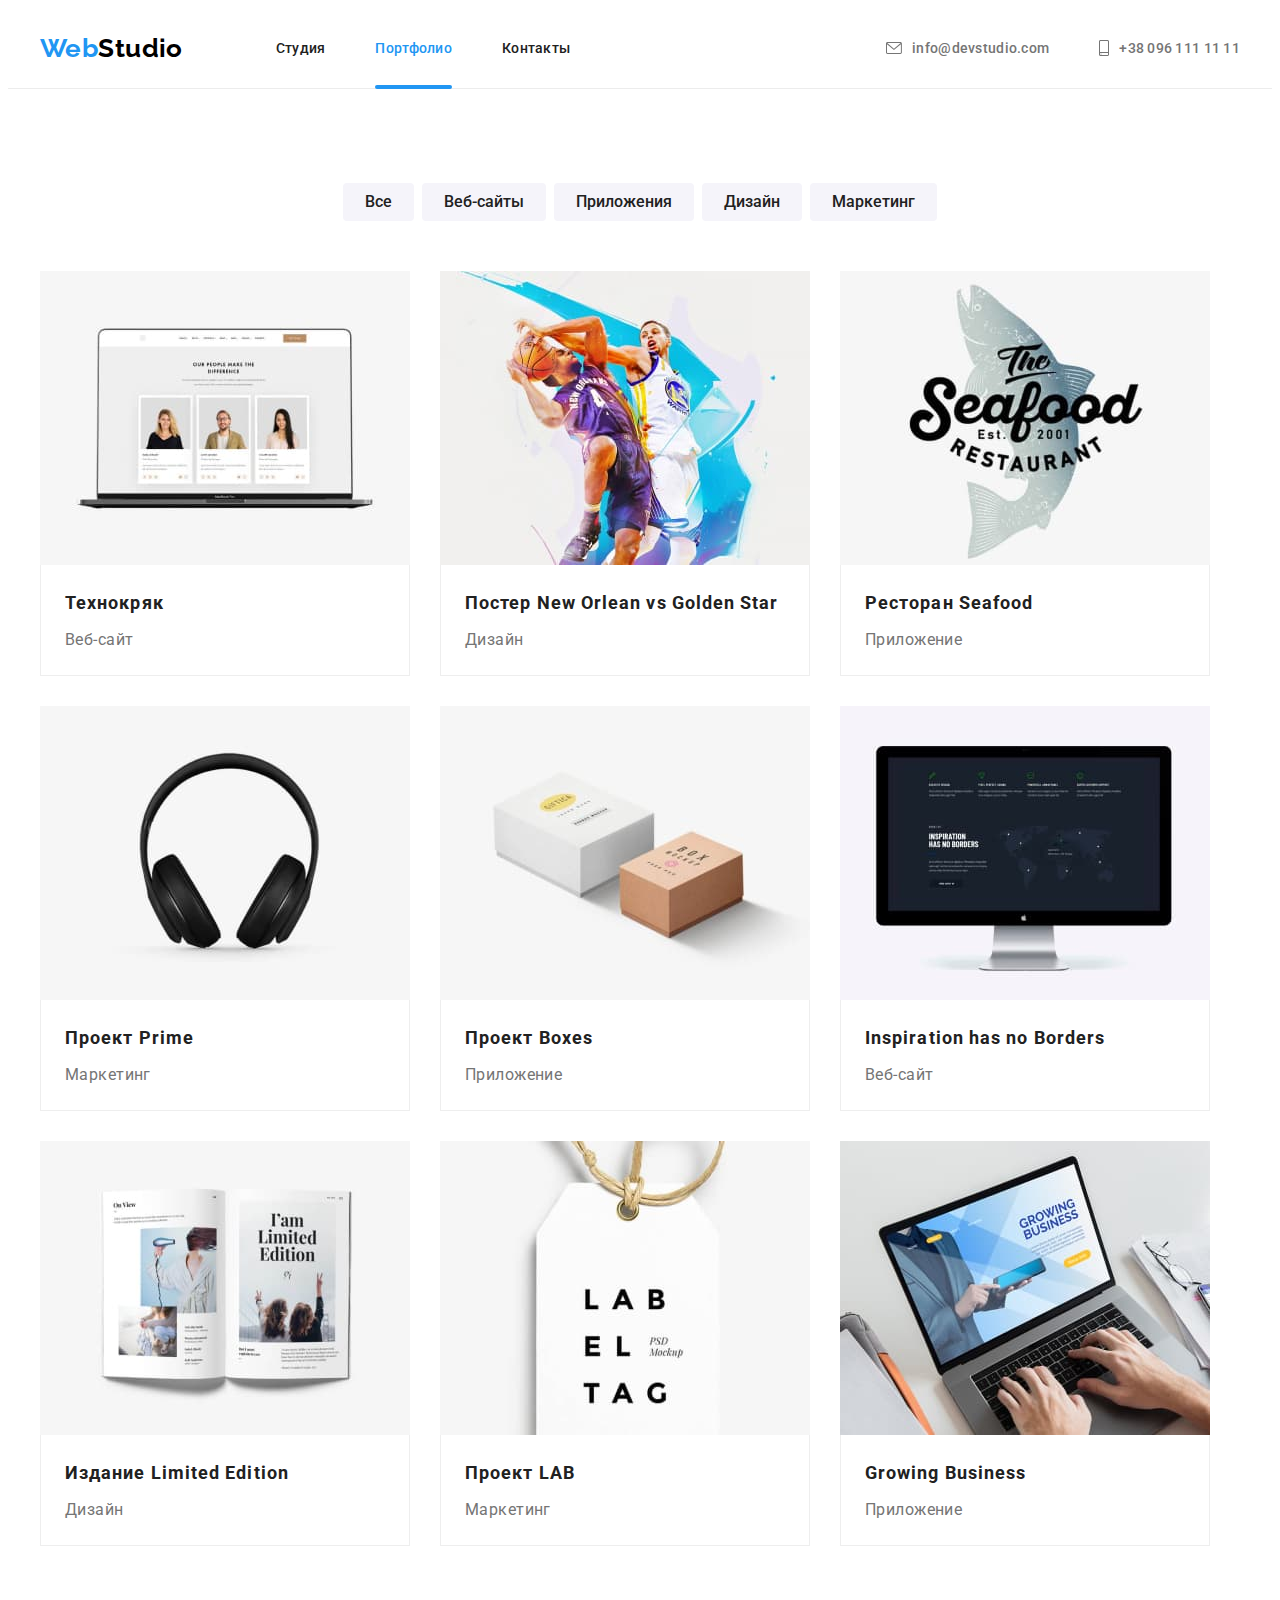
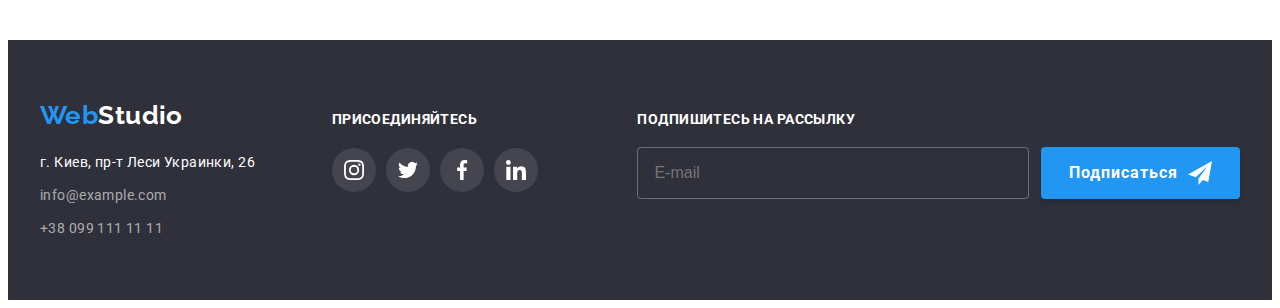
==== portfolio.html @ 930507cc "Добавляет страницы Студия и портфолио" ====
<!DOCTYPE html>
<html lang="ru">
  <head>
    <meta charset="UTF-8" />
    <meta name="viewport" content="width=device-width, initial-scale=1.0" />
    <title>Портфолио</title>
    <link rel="preconnect" href="https://fonts.gstatic.com" />
    <link
      href="https://fonts.googleapis.com/css2?family=Raleway&family=Roboto:wght@400;500;700;900&display=swap"
      rel="stylesheet"
    />
    <link
      rel="stylesheet"
      href="https://cdnjs.cloudflare.com/ajax/libs/modern-normalize/1.0.0/modern-normalize.min.css"
      integrity="sha512-ISS7cAi1PEhQ8jnbJpJZMd29NlhNj4AWYyLOSp2CE/CsHxTCu+r+t0D2yoJudVrd0/8fTVPUVDzY5Tvli75u/g=="
      crossorigin="anonymous"
    />
    <link rel="stylesheet" href="./css/style.css" />
  </head>

  <body>
    <header class="page-header">
      <div class="container page-cont">
        <!-- Блок навигации -->
        <nav class="page-nav">
          <a href="./index.html" class="logo"
            ><span class="half-logo">Web</span>Studio</a
          >

          <ul class="site-nav list">
            <li class="item"><a href="./index.html" class="link">Студия</a></li>
            <li class="item">
              <a href="" class="link current">Портфолио</a>
            </li>
            <li class="item"><a href="" class="link">Контакты</a></li>
          </ul>
        </nav>

        <ul class="adr-nav list">
          <li class="item">
            <a href="mailto:info@devstudio.com" class="link">
              <svg class="icon-adr" width="16" height="12">
                <use href="./images/icons.svg#icon-envelope"></use>
              </svg>
              info@devstudio.com</a
            >
          </li>

          <li class="item">
            <a href="tel:+380961111111" class="link">
              <svg class="icon-adr" width="10" height="16">
                <use href="./images/icons.svg#icon-smartphone"></use>
              </svg>
              +38 096 111 11 11</a
            >
          </li>
        </ul>
      </div>
    </header>

    <!-- Контейнер основного контента -->
    <main>
      <section class="card-section">
        <div class="container">
          <h1 class="visually-hidden">Примеры работ</h1>

          <!-- Блок кнопок -->
          <ul class="radio-btn list">
            <li class="item"><button type="button" class="btn">Все</button></li>
            <li class="item">
              <button type="button" class="btn">Веб-сайты</button>
            </li>
            <li class="item">
              <button type="button" class="btn">Приложения</button>
            </li>
            <li class="item">
              <button type="button" class="btn">Дизайн</button>
            </li>
            <li class="item">
              <button type="button" class="btn">Маркетинг</button>
            </li>
          </ul>

          <!-- Блок карточек -->
          <ul class="card-set list">
            <li class="item">
              <a href="" class="card">
                <div class="card-thumb">
                  <img
                    src="./images/portfolio/page2-1.jpg"
                    alt="Ноутбук"
                    width="370"
                    height="294"
                  />

                  <div class="card-overley">
                    <p class="card-paragraph">
                      Технокряк это современная площадка распространения
                      коронавируса. Компании используют эту платформу для
                      цифрового шпионажа и атак на защищённые сервера
                      конкурентов.
                    </p>
                  </div>
                </div>

                <div class="card-cont">
                  <h2 class="title">Технокряк</h2>
                  <p class="paragraph">Веб-сайт</p>
                </div>
              </a>
            </li>

            <li class="item">
              <a href="" class="card">
                <div class="card-thumb">
                  <img
                    src="./images/portfolio/page2-2.jpg"
                    alt="Два баскетболиста"
                    width="370"
                    height="294"
                  />

                  <div class="card-overley">
                    <p class="card-paragraph">
                      Технокряк это современная площадка распространения
                      коронавируса. Компании используют эту платформу для
                      цифрового шпионажа и атак на защищённые сервера
                      конкурентов.
                    </p>
                  </div>
                </div>

                <div class="card-cont">
                  <h2 class="title">Постер New Orlean vs Golden Star</h2>
                  <p class="paragraph">Дизайн</p>
                </div>
              </a>
            </li>

            <li class="item">
              <a href="" class="card">
                <div class="card-thumb">
                  <img
                    src="./images/portfolio/page2-3.jpg"
                    alt="Логотип ресторана Seafood"
                    width="370"
                    height="294"
                  />

                  <div class="card-overley">
                    <p class="card-paragraph">
                      Технокряк это современная площадка распространения
                      коронавируса. Компании используют эту платформу для
                      цифрового шпионажа и атак на защищённые сервера
                      конкурентов.
                    </p>
                  </div>
                </div>

                <div class="card-cont">
                  <h2 class="title">Ресторан Seafood</h2>
                  <p class="paragraph">Приложение</p>
                </div>
              </a>
            </li>

            <li class="item">
              <a href="" class="card">
                <div class="card-thumb">
                  <img
                    src="./images/portfolio/page2-4.jpg"
                    alt="Наушники"
                    width="370"
                    height="294"
                  />

                  <div class="card-overley">
                    <p class="card-paragraph">
                      Технокряк это современная площадка распространения
                      коронавируса. Компании используют эту платформу для
                      цифрового шпионажа и атак на защищённые сервера
                      конкурентов.
                    </p>
                  </div>
                </div>

                <div class="card-cont">
                  <h2 class="title">Проект Prime</h2>
                  <p class="paragraph">Маркетинг</p>
                </div>
              </a>
            </li>

            <li class="item">
              <a href="" class="card">
                <div class="card-thumb">
                  <img
                    src="./images/portfolio/page2-5.jpg"
                    alt="Две коробки"
                    width="370"
                    height="294"
                  />

                  <div class="card-overley">
                    <p class="card-paragraph">
                      Технокряк это современная площадка распространения
                      коронавируса. Компании используют эту платформу для
                      цифрового шпионажа и атак на защищённые сервера
                      конкурентов.
                    </p>
                  </div>
                </div>

                <div class="card-cont">
                  <h2 class="title">Проект Boxes</h2>
                  <p class="paragraph">Приложение</p>
                </div>
              </a>
            </li>

            <li class="item">
              <a href="" class="card">
                <div class="card-thumb">
                  <img
                    src="./images/portfolio/page2-6.jpg"
                    alt="Монитор"
                    width="370"
                    height="294"
                  />

                  <div class="card-overley">
                    <p class="card-paragraph">
                      Технокряк это современная площадка распространения
                      коронавируса. Компании используют эту платформу для
                      цифрового шпионажа и атак на защищённые сервера
                      конкурентов.
                    </p>
                  </div>
                </div>

                <div class="card-cont">
                  <h2 class="title">Inspiration has no Borders</h2>
                  <p class="paragraph">Веб-сайт</p>
                </div>
              </a>
            </li>

            <li class="item">
              <a href="" class="card">
                <div class="card-thumb">
                  <img
                    src="./images/portfolio/page2-7.jpg"
                    alt="Открытая книга"
                    width="370"
                    height="294"
                  />

                  <div class="card-overley">
                    <p class="card-paragraph">
                      Технокряк это современная площадка распространения
                      коронавируса. Компании используют эту платформу для
                      цифрового шпионажа и атак на защищённые сервера
                      конкурентов.
                    </p>
                  </div>
                </div>

                <div class="card-cont">
                  <h2 class="title">Издание Limited Edition</h2>
                  <p class="paragraph">Дизайн</p>
                </div>
              </a>
            </li>

            <li class="item">
              <a href="" class="card">
                <div class="card-thumb">
                  <img
                    src="./images/portfolio/page2-8.jpg"
                    alt="Лейбл"
                    width="370"
                    height="294"
                  />

                  <div class="card-overley">
                    <p class="card-paragraph">
                      Технокряк это современная площадка распространения
                      коронавируса. Компании используют эту платформу для
                      цифрового шпионажа и атак на защищённые сервера
                      конкурентов.
                    </p>
                  </div>
                </div>

                <div class="card-cont">
                  <h2 class="title">Проект LAB</h2>
                  <p class="paragraph">Маркетинг</p>
                </div>
              </a>
            </li>

            <li class="item">
              <a href="" class="card">
                <div class="card-thumb">
                  <img
                    src="./images/portfolio/page2-9.jpg"
                    alt="Ноутбук"
                    width="370"
                    height="294"
                  />

                  <div class="card-overley">
                    <p class="card-paragraph">
                      Технокряк это современная площадка распространения
                      коронавируса. Компании используют эту платформу для
                      цифрового шпионажа и атак на защищённые сервера
                      конкурентов.
                    </p>
                  </div>
                </div>

                <div class="card-cont">
                  <h2 class="title">Growing Business</h2>
                  <p class="paragraph">Приложение</p>
                </div>
              </a>
            </li>
          </ul>
        </div>
      </section>
    </main>

    <!-- Подвал -->
    <footer class="footer">
      <div class="container foot-address">
        <div>
          <a href="./index.html" class="logo foot"
            ><span class="half-logo">Web</span>Studio</a
          >

          <address class="address">
            <p class="paragraph">г. Киев, пр-т Леси Украинки, 26</p>
            <ul class="list">
              <li class="adr-link">
                <a href="mailto:info@example.com" class="link"
                  >info@example.com</a
                >
              </li>
              <li>
                <a href="tel:+380991111111" class="link">+38 099 111 11 11</a>
              </li>
            </ul>
          </address>
        </div>

        <div class="connect-cont">
          <p class="social-networks">Присоединяйтесь</p>

          <ul class="list icons">
            <li class="item">
              <a href="" class="connect-box">
                <svg width="20" height="20">
                  <use href="./images/icons.svg#icon-instagram"></use>
                </svg>
              </a>
            </li>

            <li class="item">
              <a href="" class="connect-box">
                <svg width="20" height="20">
                  <use href="./images/icons.svg#icon-twitter"></use>
                </svg>
              </a>
            </li>

            <li class="item">
              <a href="" class="connect-box">
                <svg width="20" height="20">
                  <use href="./images/icons.svg#icon-facebook"></use>
                </svg>
              </a>
            </li>

            <li class="item">
              <a href="" class="connect-box">
                <svg width="20" height="20">
                  <use href="./images/icons.svg#icon-linkedin"></use>
                </svg>
              </a>
            </li>
          </ul>
        </div>

        <form class="foot-form">
          <b class="appeal">Подпишитесь на рассылку</b>
          <div class="foot-box">
            <input
              class="foot-input"
              type="email"
              name="email"
              placeholder="E-mail"
            />
            <button class="foot-btn" type="submit">
              Подписаться
              <svg class="foot-svg" width="24" height="24">
                <use href="./images/icons.svg#icon-send"></use>
              </svg>
            </button>
          </div>
        </form>
      </div>
    </footer>
  </body>
</html>
---- css/style.css ----
:root {
  --primary-text-color: #212121;
  --secondary-text-color: #757575;
  --accent-color: #2196f3;
  --btn-hover-color: #188ce8;
  --white-color: #ffffff;
  --black-color: #000000;
  --secondary-bg-color: #2f303a;
  --button-bg-color: #f5f4fa;
  --address-color: rgba(255, 255, 255, 0.6);
  --footlink-bg-color: rgba(255, 255, 255, 0.1);
  --header-border: #ececec;
  --portfolio-card: #eeeeee;
  --clients-networks-color: #afb1b8;
  --box-team-shadow: 0px 1px 3px rgba(0, 0, 0, 0.12),
    0px 1px 1px rgba(0, 0, 0, 0.14), 0px 2px 1px rgba(0, 0, 0, 0.2);
  --btn-shadow: 0px 3px 1px rgba(0, 0, 0, 0.1), 0px 1px 2px rgba(0, 0, 0, 0.08),
    0px 2px 2px rgba(0, 0, 0, 0.12);
  --card-shadow: 0px 1px 1px rgba(0, 0, 0, 0.12),
    0px 4px 4px rgba(0, 0, 0, 0.06), 1px 4px 6px rgba(0, 0, 0, 0.16);
  --hero-gradient: rgba(47, 48, 58, 0.4);
}

body {
  background-color: var(--white-color);
  color: var(--primary-text-color);
  font-family: Roboto, sans-serif;
  font-size: 14px;
  letter-spacing: 0.03em;
}

a {
  text-decoration: none;
}

img {
  display: block;
  max-width: 100%;
  height: auto;
}

.list {
  margin: 0;
  padding: 0;
  list-style: none;
}

.visually-hidden {
  position: absolute;
  width: 1px;
  height: 1px;
  margin: -1px;
  border: 0;
  padding: 0;

  white-space: nowrap;
  clip-path: inset(100%);
  clip: rect(0 0 0 0);
  overflow: hidden;
}

.container {
  width: 1200px;
  margin-left: auto;
  margin-right: auto;
  padding-left: 15px;
  padding-right: 15px;
  /* outline: 2px solid red; */
}

/* Хедер */
.page-header {
  display: flex;
  align-items: center;
  min-height: 80px;
  border-bottom: 1px solid var(--header-border);
  /* background-color: var(--white-color); */
}

.page-cont,
.page-nav {
  display: flex;
  align-items: center;
}

/* Лого */
.logo {
  color: var(--black-color);
  font-family: Raleway, sans-serif;
  font-weight: 700;
  font-size: 26px;
  line-height: 1.19;
}

.half-logo {
  color: var(--accent-color);
}

/* Страницы сайта */
.site-nav {
  display: flex;
  margin-left: 93px;
}

.site-nav > .item + .item {
  margin-left: 50px;
}
/* АЛЬТЕРНАТИВА
.site-nav .item:not(:last-child) {
  margin-right: 50px;
} */

.site-nav .link {
  position: relative;
  padding-top: 32px;
  padding-bottom: 32px;
  color: var(--primary-text-color);
  font-weight: 500;
  line-height: 1.15;
  letter-spacing: 0.02em;

  transition: color 250ms cubic-bezier(0.4, 0, 0.2, 1);
}

.site-nav .link:hover,
.site-nav .link:focus,
.adr-nav .link:hover,
.adr-nav .link:focus,
.link.current {
  color: var(--accent-color);
}

.current::after {
  position: absolute;
  bottom: -1px;
  left: 0;
  width: 100%;
  content: '';
  height: 4px;
  background-color: var(--accent-color);
  border-radius: 2px;
}

.adr-nav {
  display: flex;
  margin-left: auto;
}

.adr-nav .item + .item {
  margin-left: 50px;
}

.adr-nav .link {
  display: flex;
  align-items: center;
  padding-top: 32px;
  padding-bottom: 32px;

  color: var(--secondary-text-color);
  font-weight: 500;
  line-height: 1.15;
  letter-spacing: 0.02em;
  white-space: nowrap;

  transition: color 250ms cubic-bezier(0.4, 0, 0.2, 1);
}

.icon-adr {
  margin-right: 10px;
  fill: currentColor;
}

/* Герой */
.hero-section {
  max-width: 1600px;
  height: 600px;
  margin-left: auto;
  margin-right: auto;
  padding-top: 200px;
  padding-bottom: 200px;
  text-align: center;

  background-image: linear-gradient(var(--hero-gradient), var(--hero-gradient)),
    url(../images/hero.jpg);
  background-color: var(--secondary-bg-color);
  background-repeat: no-repeat;
  background-position: center;
  background-size: cover;
}

.hero-section .title {
  margin-top: 0;
  margin-bottom: 35px;

  color: var(--white-color);
  font-weight: 900;
  font-size: 44px;
  line-height: 1.36;
  letter-spacing: 0.06em;
  text-transform: uppercase;
}

.hero-btn {
  padding: 10px 32px;
  border: none;
  border-radius: 4px;

  color: var(--white-color);
  background-color: var(--accent-color);
  font-weight: 700;
  font-size: 16px;
  line-height: 1.87;
  letter-spacing: 0.06em;
  cursor: pointer;

  transition: background-color 250ms cubic-bezier(0.4, 0, 0.2, 1);
}

.hero-btn:hover {
  background-color: var(--btn-hover-color);
}

/* Наши возможности */
.can-section {
  padding-top: 94px;
  padding-bottom: 94px;
}

.can {
  display: flex;
}

.can .item {
  width: 270px;
}

.can .item + .item {
  margin-left: 30px;
}

.can-box {
  display: flex;
  justify-content: center;
  align-items: center;
  width: 270px;
  height: 120px;
  margin-bottom: 30px;
  background-color: var(--button-bg-color);
}

.can-section .title {
  margin-top: 0;
  margin-bottom: 10px;

  font-weight: 700;
  line-height: 1.15;
  text-transform: uppercase;
}

.can-section .paragraph {
  margin: 0;

  color: var(--secondary-text-color);
  font-weight: 400;
  line-height: 1.71;
}

/* Чем мы занимаемся */
.work-section {
  padding-bottom: 94px;
}

.work {
  display: flex;
  justify-content: space-between;
}

.work .item + .item {
  margin-left: 30px;
}

.work-section .title,
.team-section .title,
.clients-section .title {
  margin-top: 0;
  margin-bottom: 50px;

  font-weight: 700;
  font-size: 36px;
  line-height: 1.17;
  text-align: center;
}

.work-thumb {
  position: relative;
}

.work .paragraph {
  position: absolute;
  bottom: 0;
  width: 100%;

  margin: 0;
  padding-top: 27px;
  padding-bottom: 27px;

  color: var(--white-color);
  background-color: rgba(47, 48, 58, 0.8);
  font-weight: 700;
  font-size: 14px;
  line-height: 1.14;
  text-align: center;
  text-transform: uppercase;
}

/* Наша команда */
.team-section {
  padding-top: 94px;
  padding-bottom: 94px;

  background-color: var(--button-bg-color);
}

.team {
  display: flex;
}

.team > .item {
  border-radius: 0px 0px 4px 4px;
  overflow: hidden;
  box-shadow: var(--box-team-shadow);
  background-color: var(--white-color);
}

.team .item + .item {
  margin-left: 30px;
}

.team-cont {
  padding: 30px 32px;
}

.team .title {
  margin-top: 0;
  margin-bottom: 10px;

  font-weight: 500;
  font-size: 16px;
  line-height: 1.19;
  text-align: center;
}

.team .paragraph {
  margin-top: 0;
  margin-bottom: 16px;

  color: var(--secondary-text-color);
  font-weight: 400;
  font-size: 16px;
  line-height: 1.19;
  text-align: center;
}

.icons {
  display: flex;
  justify-content: center;
}

.icons .item + .item {
  margin-left: 10px;
}

.team-box,
.connect-box {
  display: flex;
  justify-content: center;
  align-items: center;
  width: 44px;
  height: 44px;
  border-radius: 50%;
}

.team-box {
  background-color: var(--white-color);
  fill: var(--clients-networks-color);

  transition: background-color 250ms cubic-bezier(0.4, 0, 0.2, 1),
    fill 250ms cubic-bezier(0.4, 0, 0.2, 1);
}

.team-box:hover,
.team-box:focus {
  background-color: var(--accent-color);
  fill: var(--white-color);
}

/* Секция "Постоянные клиенты" */
.clients-section {
  padding-top: 94px;
  padding-bottom: 94px;
}

.client {
  display: flex;
  justify-content: center;
}

.client .item + .item {
  margin-left: 30px;
}

.client-box {
  display: flex;
  justify-content: center;
  align-items: center;
  width: 170px;
  height: 90px;
  border: 1px solid var(--clients-networks-color);
  border-radius: 4px;
  fill: var(--clients-networks-color);

  transition: border-color 250ms cubic-bezier(0.4, 0, 0.2, 1),
    fill 250ms cubic-bezier(0.4, 0, 0.2, 1);
}

.client-box:hover,
.client-box:focus {
  border-color: var(--accent-color);
  fill: var(--accent-color);
}

/* Подвал */
.footer {
  padding-top: 60px;
  padding-bottom: 60px;

  background-color: var(--secondary-bg-color);
}

.logo.foot {
  display: inline-block;
  margin-bottom: 20px;

  color: var(--white-color);
}

.address {
  color: var(--white-color);
  font-style: normal;
  font-weight: 400;
  line-height: 1.71;
}

.address .paragraph {
  margin-top: 0px;
  margin-bottom: 9px;
}

.address .link {
  color: var(--address-color);

  transition: color 250ms cubic-bezier(0.4, 0, 0.2, 1);
}

.adr-link {
  margin-bottom: 9px;
}

.address .link:hover,
.address .link:focus {
  color: var(--accent-color);
}

.foot-address {
  display: flex;
  align-items: baseline;
  justify-content: space-between;
}

.connect-cont {
  margin-left: 70px;
}

.social-networks {
  margin-top: 0;
  margin-bottom: 20px;

  color: var(--white-color);
  font-weight: 700;
  font-size: 14px;
  line-height: 1.14;
  text-transform: uppercase;
}

.connect-box {
  background-color: var(--footlink-bg-color);
  fill: var(--white-color);

  transition: background-color 250ms cubic-bezier(0.4, 0, 0.2, 1);
}

.connect-box:hover,
.connect-box:focus {
  background-color: var(--accent-color);
}

.foot-form {
  margin-left: 93px;
}

.appeal {
  color: var(--white-color);
  font-weight: 700;
  font-size: 14px;
  line-height: 1.17;
  text-transform: uppercase;
}

.foot-box {
  display: flex;
  margin-top: 20px;
}

.foot-input {
  display: block;
  width: 358px;
  padding: 15px 16px;
  border: 1px solid rgba(255, 255, 255, 0.3);
  border-radius: 4px;

  background-color: transparent;
  color: var(--white-color);
  font-weight: 400;
  font-size: 16px;
  line-height: 1.25;
}

.foot-btn {
  display: flex;
  margin-left: 12px;

  align-items: center;
  padding: 10px 28px;
  border: none;
  border-radius: 4px;

  box-shadow: 0px 4px 4px rgba(0, 0, 0, 0.15);
  color: var(--white-color);
  background-color: var(--accent-color);
  font-family: inherit;
  font-weight: 700;
  font-size: 16px;
  line-height: 1.87;
  letter-spacing: 0.06em;
  cursor: pointer;

  transition: background-color 250ms cubic-bezier(0.4, 0, 0.2, 1);
}

.foot-btn:hover {
  background-color: var(--btn-hover-color);
}

.foot-svg {
  margin-left: 10px;
  fill: var(--white-color);
}

/* Страница "Портфолио" */
.card-section {
  padding-top: 94px;
  padding-bottom: 94px;
}

.radio-btn {
  display: flex;
  justify-content: center;
  margin-bottom: 50px;
}

.radio-btn .item + .item {
  margin-left: 8px;
}

.btn {
  padding: 6px 22px;
  border: none;
  border-radius: 4px;

  color: var(--primary-text-color);
  background-color: var(--button-bg-color);
  font-family: inherit;
  font-weight: 500;
  font-size: 16px;
  line-height: 1.62;
  cursor: pointer;

  transition: color 250ms cubic-bezier(0.4, 0, 0.2, 1),
    background-color 250ms cubic-bezier(0.4, 0, 0.2, 1),
    box-shadow 250ms cubic-bezier(0.4, 0, 0.2, 1);
}

.btn:hover,
.btn:focus {
  color: var(--white-color);
  background-color: var(--accent-color);
  box-shadow: var(--btn-shadow);
}

.card-set {
  --card-set-gap: 30px;
  display: flex;
  flex-wrap: wrap;
  margin-left: calc(-1 * var(--card-set-gap));
  margin-top: calc(-1 * var(--card-set-gap));
}

.card-set > .item {
  /* flex-basis: calc(100% / 3 - var(--card-set-gap)); */
  margin-left: var(--card-set-gap);
  margin-top: var(--card-set-gap);

  transition: box-shadow 250ms cubic-bezier(0.4, 0, 0.2, 1);
}

.card {
  display: block;
}

.card:hover,
.card:focus {
  box-shadow: var(--card-shadow);
}

.card-thumb {
  position: relative;
  overflow: hidden;
}

.card-overley {
  position: absolute;
  top: 0;
  left: 0;

  width: 100%;
  height: 100%;
  background-color: rgba(33, 150, 243, 0.9);

  opacity: 0;
  transform: translateY(100%);
  transition: transform 250ms cubic-bezier(0.4, 0, 0.2, 1),
    opacity 250ms cubic-bezier(0.4, 0, 0.2, 1);
}

.card-paragraph {
  margin: 0;
  padding: 63px 24px;

  color: var(--white-color);
  font-weight: 400;
  font-size: 18px;
  line-height: 1.55;
}

.card:hover .card-overley,
.card:focus .card-overley {
  transform: translateY(0);
  opacity: 1;
}

.card-cont {
  padding: 20px 24px;
  border-right: 1px solid var(--portfolio-card);
  border-left: 1px solid var(--portfolio-card);
  border-bottom: 1px solid var(--portfolio-card);
}

.card-set .title {
  margin-top: 0;
  margin-bottom: 4px;

  color: var(--primary-text-color);
  font-weight: 700;
  font-size: 18px;
  line-height: 2;
  letter-spacing: 0.06em;
}

.card-set .paragraph {
  margin: 0;

  color: var(--secondary-text-color);
  font-weight: 400;
  font-size: 16px;
  line-height: 1.87;
}

.backdrop {
  position: fixed;
  top: 0;
  left: 0%;
  width: 100%;
  height: 100%;

  background-color: rgba(0, 0, 0, 0.5);

  visibility: visible;
  opacity: 1;
  transition: opacity 250ms cubic-bezier(0.4, 0, 0.2, 1),
    visibility 250ms cubic-bezier(0.4, 0, 0.2, 1);
}

.backdrop.is-hidden {
  visibility: hidden;
  opacity: 0;
  pointer-events: none;
}

.backdrop.is-hidden .modal {
  transform: translate(-50%, -50%) scale(0.5);
}

.modal {
  position: absolute;
  top: 50%;
  left: 50%;

  padding: 40px;
  min-width: 528px;
  min-height: 581px;

  background-color: var(--white-color);

  transform: translate(-50%, -50%) scale(1);
  transition: transform 250ms cubic-bezier(0.4, 0, 0.2, 1);
}

.close-btn {
  position: absolute;
  top: 8px;
  right: 8px;
  display: block;
  margin: 0;
  padding: 0;
  width: 30px;
  height: 30px;
  border-radius: 50%;
  border: 1px solid rgba(0, 0, 0, 0.1);
  cursor: pointer;

  background-color: var(--white-color);
  fill: var(--black-color);

  transition: fill 250ms cubic-bezier(0.4, 0, 0.2, 1);
}

.close-btn:hover,
.close-btn:focus {
  fill: var(--accent-color);
}

.modal-form {
  width: 448px;
  margin-left: auto;
  margin-right: auto;
}

.modal-form .paragraph {
  margin: 0;
  margin-bottom: 12px;

  color: var(--primary-text-color);
  font-weight: 700;
  font-size: 20px;
  line-height: 1.15;
  text-align: center;
}

.form-field {
  position: relative;
  display: flex;
  flex-direction: column;
  margin-top: 10px;
}

.form-field span {
  margin-bottom: 4px;

  color: var(--secondary-text-color);
  font-weight: 400;
  font-size: 12px;
  line-height: 1.17;
  letter-spacing: 0.01em;
}

.form-field input {
  padding: 11px 42px;
  border: 1px solid rgba(33, 33, 33, 0.2);
  border-radius: 4px;
  transition: border-color 250ms cubic-bezier(0.4, 0, 0.2, 1);
}

.form-svg {
  position: absolute;
  top: 50%;
  left: 12px;
  fill: var(--primary-text-color);
  transition: fill 250ms cubic-bezier(0.4, 0, 0.2, 1);
}

.form-field:hover input,
.form-field:hover textarea {
  cursor: pointer;
}

.form-field:focus-within input,
.form-field:focus-within textarea {
  border-color: var(--accent-color);
  outline: none;
  cursor: text;
}

.form-field:focus-within .form-svg {
  fill: var(--accent-color);
}

textarea {
  resize: none;
  padding: 16px;
  border: 1px solid rgba(33, 33, 33, 0.2);
  border-radius: 4px;
  transition: border-color 250ms cubic-bezier(0.4, 0, 0.2, 1);
}

.form-field textarea::placeholder {
  color: rgba(117, 117, 117, 0.5);
  font-weight: 400;
  font-size: 12px;
  line-height: 14px;
  letter-spacing: 0.01em;
}

.form-policy {
  display: flex;
  align-items: center;
  justify-content: center;
  margin-top: 20px;
  width: 100%;
}

.form-policy span {
  display: flex;
  align-items: center;
  margin-left: 10px;
  color: var(--secondary-text-color);
  font-weight: 400;
  font-size: 14px;
  line-height: 1.71;
  letter-spacing: 0.03em;
}

.checkbox {
  position: absolute;
  width: 1px;
  height: 1px;
  margin: -1px;
  border: 0;
  padding: 0;

  white-space: nowrap;
  clip-path: inset(100%);
  clip: rect(0 0 0 0);
  overflow: hidden;
}

.form-policy span::before {
  content: '';
  display: block;
  margin-right: 10px;
  width: 16px;
  height: 15px;
  border: 2px solid var(--primary-text-color);
  border-radius: 2px;
}

.checkbox:checked + span::before {
  border-color: var(--accent-color);
  background-color: var(--accent-color);
  background-image: url(../images/icon-check.svg);
  background-size: contain;
  background-origin: border-box;
}

.form-policy a {
  color: var(--accent-color);
  font-weight: 400;
  font-size: 14px;
  line-height: 1.71;
  letter-spacing: 0.03em;
  text-decoration: underline;
}

.modal-btn {
  display: block;
  margin-top: 30px;
  margin-left: auto;
  margin-right: auto;
  padding: 10px 55px;
  border: none;
  border-radius: 4px;

  box-shadow: 0px 4px 4px rgba(0, 0, 0, 0.15);
  color: var(--white-color);
  background-color: var(--accent-color);
  font-family: inherit;
  font-weight: 700;
  font-size: 16px;
  line-height: 1.87;
  letter-spacing: 0.06em;
  cursor: pointer;

  transition: background-color 250ms cubic-bezier(0.4, 0, 0.2, 1);
}

.modal-btn:hover {
  background-color: var(--btn-hover-color);
}
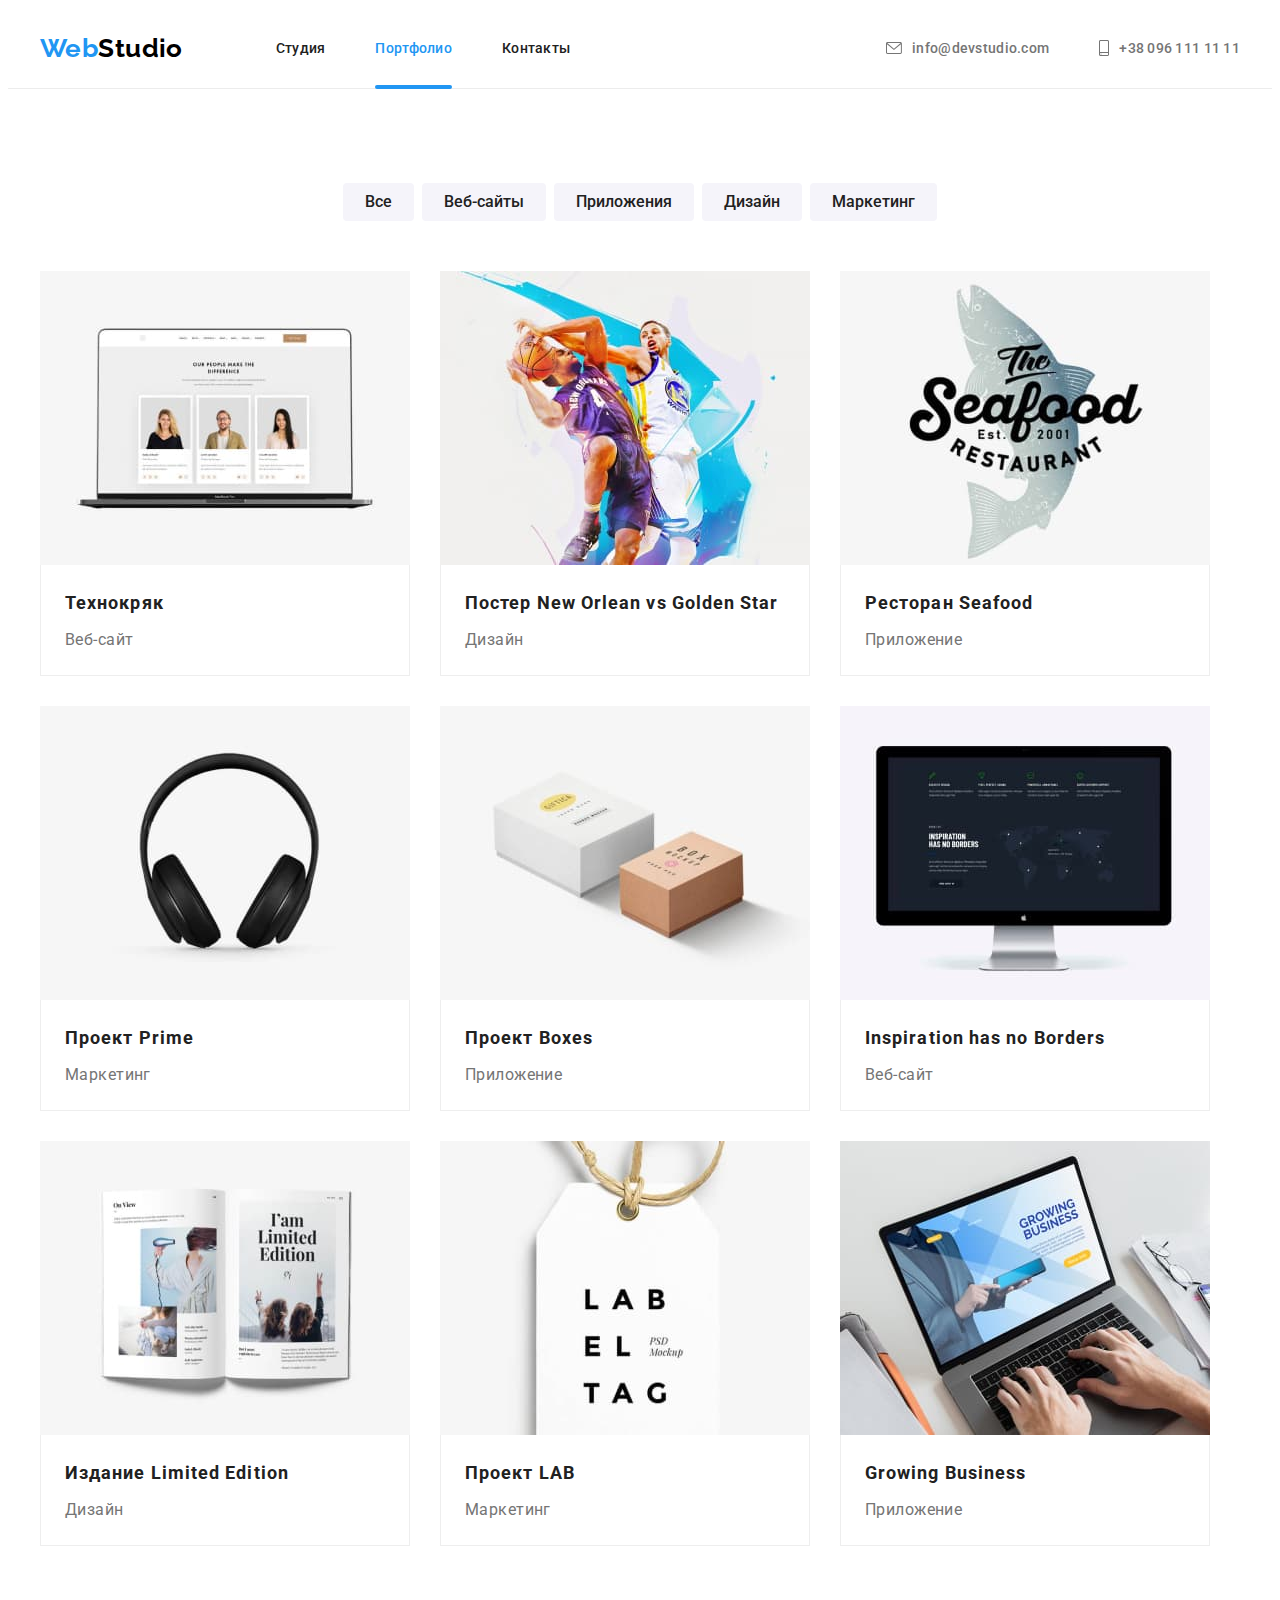
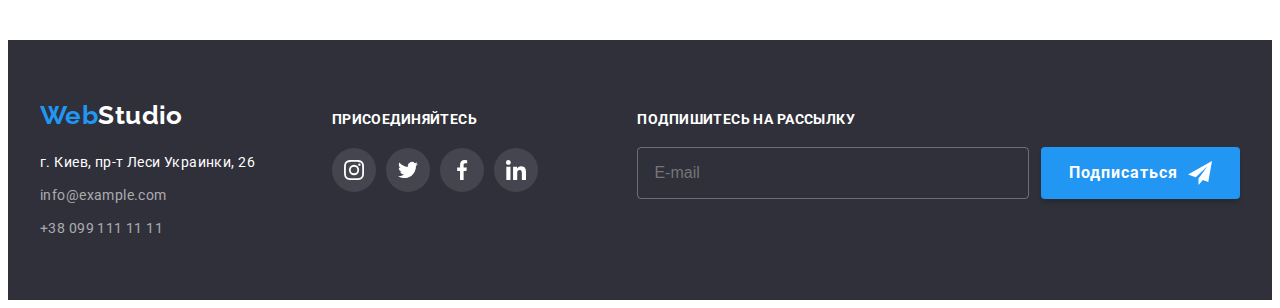
==== commit ebc8cc7e: "Применяет SASS" ====
--- a/portfolio.html
+++ b/portfolio.html
@@ -15,40 +15,46 @@
       integrity="sha512-ISS7cAi1PEhQ8jnbJpJZMd29NlhNj4AWYyLOSp2CE/CsHxTCu+r+t0D2yoJudVrd0/8fTVPUVDzY5Tvli75u/g=="
       crossorigin="anonymous"
     />
-    <link rel="stylesheet" href="./css/style.css" />
+    <link rel="stylesheet" href="./css/main.min.css" />
   </head>
 
   <body>
     <header class="page-header">
-      <div class="container page-cont">
+      <div class="container page-header__cont">
         <!-- Блок навигации -->
-        <nav class="page-nav">
+        <nav class="page-header__nav">
           <a href="./index.html" class="logo"
-            ><span class="half-logo">Web</span>Studio</a
+            ><span class="logo--accent">Web</span>Studio</a
           >
 
-          <ul class="site-nav list">
-            <li class="item"><a href="./index.html" class="link">Студия</a></li>
-            <li class="item">
-              <a href="" class="link current">Портфолио</a>
-            </li>
-            <li class="item"><a href="" class="link">Контакты</a></li>
+          <ul class="site-nav">
+            <li class="site-nav__item">
+              <a href="./index.html" class="site-nav__link">Студия</a>
+            </li>
+            <li class="site-nav__item">
+              <a href="" class="site-nav__link site-nav__link--current"
+                >Портфолио</a
+              >
+            </li>
+            <li class="site-nav__item">
+              <a href="" class="site-nav__link">Контакты</a>
+            </li>
           </ul>
         </nav>
 
-        <ul class="adr-nav list">
-          <li class="item">
-            <a href="mailto:info@devstudio.com" class="link">
-              <svg class="icon-adr" width="16" height="12">
+        <ul class="adr-nav">
+          <li class="adr-nav__item">
+            <a href="mailto:info@devstudio.com" class="adr-nav__link">
+              <svg class="adr-nav__icon" width="16" height="12">
                 <use href="./images/icons.svg#icon-envelope"></use>
               </svg>
               info@devstudio.com</a
             >
           </li>
 
-          <li class="item">
-            <a href="tel:+380961111111" class="link">
-              <svg class="icon-adr" width="10" height="16">
+          <li class="adr-nav__item">
+            <a href="tel:+380961111111" class="adr-nav__link">
+              <svg class="adr-nav__icon" width="10" height="16">
                 <use href="./images/icons.svg#icon-smartphone"></use>
               </svg>
               +38 096 111 11 11</a
@@ -65,27 +71,55 @@
           <h1 class="visually-hidden">Примеры работ</h1>
 
           <!-- Блок кнопок -->
-          <ul class="radio-btn list">
-            <li class="item"><button type="button" class="btn">Все</button></li>
-            <li class="item">
-              <button type="button" class="btn">Веб-сайты</button>
-            </li>
-            <li class="item">
-              <button type="button" class="btn">Приложения</button>
-            </li>
-            <li class="item">
-              <button type="button" class="btn">Дизайн</button>
-            </li>
-            <li class="item">
-              <button type="button" class="btn">Маркетинг</button>
+          <ul class="button-set">
+            <li class="button-set__item">
+              <button class="button-set__btn" type="button" aria-label="All">
+                Все
+              </button>
+            </li>
+
+            <li class="button-set__item">
+              <button
+                class="button-set__btn"
+                type="button"
+                aria-label="Web sites"
+              >
+                Веб-сайты
+              </button>
+            </li>
+
+            <li class="button-set__item">
+              <button
+                class="button-set__btn"
+                type="button"
+                aria-label="Applications"
+              >
+                Приложения
+              </button>
+            </li>
+
+            <li class="button-set__item">
+              <button class="button-set__btn" type="button" aria-label="Design">
+                Дизайн
+              </button>
+            </li>
+
+            <li class="button-set__item">
+              <button
+                class="button-set__btn"
+                type="button"
+                aria-label="Marketing"
+              >
+                Маркетинг
+              </button>
             </li>
           </ul>
 
           <!-- Блок карточек -->
-          <ul class="card-set list">
-            <li class="item">
-              <a href="" class="card">
-                <div class="card-thumb">
+          <ul class="card-set">
+            <li class="card-set__item">
+              <a href="" class="product">
+                <div class="product__thumb">
                   <img
                     src="./images/portfolio/page2-1.jpg"
                     alt="Ноутбук"
@@ -93,26 +127,26 @@
                     height="294"
                   />
 
-                  <div class="card-overley">
-                    <p class="card-paragraph">
-                      Технокряк это современная площадка распространения
-                      коронавируса. Компании используют эту платформу для
-                      цифрового шпионажа и атак на защищённые сервера
-                      конкурентов.
-                    </p>
-                  </div>
-                </div>
-
-                <div class="card-cont">
-                  <h2 class="title">Технокряк</h2>
-                  <p class="paragraph">Веб-сайт</p>
-                </div>
-              </a>
-            </li>
-
-            <li class="item">
-              <a href="" class="card">
-                <div class="card-thumb">
+                  <div class="product__overley">
+                    <p class="product__paragraph">
+                      Технокряк это современная площадка распространения
+                      коронавируса. Компании используют эту платформу для
+                      цифрового шпионажа и атак на защищённые сервера
+                      конкурентов.
+                    </p>
+                  </div>
+                </div>
+
+                <div class="product__cont">
+                  <h2 class="product__name">Технокряк</h2>
+                  <p class="product__description">Веб-сайт</p>
+                </div>
+              </a>
+            </li>
+
+            <li class="card-set__item">
+              <a href="" class="product">
+                <div class="product__thumb">
                   <img
                     src="./images/portfolio/page2-2.jpg"
                     alt="Два баскетболиста"
@@ -120,26 +154,28 @@
                     height="294"
                   />
 
-                  <div class="card-overley">
-                    <p class="card-paragraph">
-                      Технокряк это современная площадка распространения
-                      коронавируса. Компании используют эту платформу для
-                      цифрового шпионажа и атак на защищённые сервера
-                      конкурентов.
-                    </p>
-                  </div>
-                </div>
-
-                <div class="card-cont">
-                  <h2 class="title">Постер New Orlean vs Golden Star</h2>
-                  <p class="paragraph">Дизайн</p>
-                </div>
-              </a>
-            </li>
-
-            <li class="item">
-              <a href="" class="card">
-                <div class="card-thumb">
+                  <div class="product__overley">
+                    <p class="product__paragraph">
+                      Технокряк это современная площадка распространения
+                      коронавируса. Компании используют эту платформу для
+                      цифрового шпионажа и атак на защищённые сервера
+                      конкурентов.
+                    </p>
+                  </div>
+                </div>
+
+                <div class="product__cont">
+                  <h2 class="product__name">
+                    Постер New Orlean vs Golden Star
+                  </h2>
+                  <p class="product__description">Дизайн</p>
+                </div>
+              </a>
+            </li>
+
+            <li class="card-set__item">
+              <a href="" class="product">
+                <div class="product__thumb">
                   <img
                     src="./images/portfolio/page2-3.jpg"
                     alt="Логотип ресторана Seafood"
@@ -147,26 +183,26 @@
                     height="294"
                   />
 
-                  <div class="card-overley">
-                    <p class="card-paragraph">
-                      Технокряк это современная площадка распространения
-                      коронавируса. Компании используют эту платформу для
-                      цифрового шпионажа и атак на защищённые сервера
-                      конкурентов.
-                    </p>
-                  </div>
-                </div>
-
-                <div class="card-cont">
-                  <h2 class="title">Ресторан Seafood</h2>
-                  <p class="paragraph">Приложение</p>
-                </div>
-              </a>
-            </li>
-
-            <li class="item">
-              <a href="" class="card">
-                <div class="card-thumb">
+                  <div class="product__overley">
+                    <p class="product__paragraph">
+                      Технокряк это современная площадка распространения
+                      коронавируса. Компании используют эту платформу для
+                      цифрового шпионажа и атак на защищённые сервера
+                      конкурентов.
+                    </p>
+                  </div>
+                </div>
+
+                <div class="product__cont">
+                  <h2 class="product__name">Ресторан Seafood</h2>
+                  <p class="product__description">Приложение</p>
+                </div>
+              </a>
+            </li>
+
+            <li class="card-set__item">
+              <a href="" class="product">
+                <div class="product__thumb">
                   <img
                     src="./images/portfolio/page2-4.jpg"
                     alt="Наушники"
@@ -174,26 +210,26 @@
                     height="294"
                   />
 
-                  <div class="card-overley">
-                    <p class="card-paragraph">
-                      Технокряк это современная площадка распространения
-                      коронавируса. Компании используют эту платформу для
-                      цифрового шпионажа и атак на защищённые сервера
-                      конкурентов.
-                    </p>
-                  </div>
-                </div>
-
-                <div class="card-cont">
-                  <h2 class="title">Проект Prime</h2>
-                  <p class="paragraph">Маркетинг</p>
-                </div>
-              </a>
-            </li>
-
-            <li class="item">
-              <a href="" class="card">
-                <div class="card-thumb">
+                  <div class="product__overley">
+                    <p class="product__paragraph">
+                      Технокряк это современная площадка распространения
+                      коронавируса. Компании используют эту платформу для
+                      цифрового шпионажа и атак на защищённые сервера
+                      конкурентов.
+                    </p>
+                  </div>
+                </div>
+
+                <div class="product__cont">
+                  <h2 class="product__name">Проект Prime</h2>
+                  <p class="product__description">Маркетинг</p>
+                </div>
+              </a>
+            </li>
+
+            <li class="card-set__item">
+              <a href="" class="product">
+                <div class="product__thumb">
                   <img
                     src="./images/portfolio/page2-5.jpg"
                     alt="Две коробки"
@@ -201,26 +237,26 @@
                     height="294"
                   />
 
-                  <div class="card-overley">
-                    <p class="card-paragraph">
-                      Технокряк это современная площадка распространения
-                      коронавируса. Компании используют эту платформу для
-                      цифрового шпионажа и атак на защищённые сервера
-                      конкурентов.
-                    </p>
-                  </div>
-                </div>
-
-                <div class="card-cont">
-                  <h2 class="title">Проект Boxes</h2>
-                  <p class="paragraph">Приложение</p>
-                </div>
-              </a>
-            </li>
-
-            <li class="item">
-              <a href="" class="card">
-                <div class="card-thumb">
+                  <div class="product__overley">
+                    <p class="product__paragraph">
+                      Технокряк это современная площадка распространения
+                      коронавируса. Компании используют эту платформу для
+                      цифрового шпионажа и атак на защищённые сервера
+                      конкурентов.
+                    </p>
+                  </div>
+                </div>
+
+                <div class="product__cont">
+                  <h2 class="product__name">Проект Boxes</h2>
+                  <p class="product__description">Приложение</p>
+                </div>
+              </a>
+            </li>
+
+            <li class="card-set__item">
+              <a href="" class="product">
+                <div class="product__thumb">
                   <img
                     src="./images/portfolio/page2-6.jpg"
                     alt="Монитор"
@@ -228,26 +264,26 @@
                     height="294"
                   />
 
-                  <div class="card-overley">
-                    <p class="card-paragraph">
-                      Технокряк это современная площадка распространения
-                      коронавируса. Компании используют эту платформу для
-                      цифрового шпионажа и атак на защищённые сервера
-                      конкурентов.
-                    </p>
-                  </div>
-                </div>
-
-                <div class="card-cont">
-                  <h2 class="title">Inspiration has no Borders</h2>
-                  <p class="paragraph">Веб-сайт</p>
-                </div>
-              </a>
-            </li>
-
-            <li class="item">
-              <a href="" class="card">
-                <div class="card-thumb">
+                  <div class="product__overley">
+                    <p class="product__paragraph">
+                      Технокряк это современная площадка распространения
+                      коронавируса. Компании используют эту платформу для
+                      цифрового шпионажа и атак на защищённые сервера
+                      конкурентов.
+                    </p>
+                  </div>
+                </div>
+
+                <div class="product__cont">
+                  <h2 class="product__name">Inspiration has no Borders</h2>
+                  <p class="product__description">Веб-сайт</p>
+                </div>
+              </a>
+            </li>
+
+            <li class="card-set__item">
+              <a href="" class="product">
+                <div class="product__thumb">
                   <img
                     src="./images/portfolio/page2-7.jpg"
                     alt="Открытая книга"
@@ -255,26 +291,26 @@
                     height="294"
                   />
 
-                  <div class="card-overley">
-                    <p class="card-paragraph">
-                      Технокряк это современная площадка распространения
-                      коронавируса. Компании используют эту платформу для
-                      цифрового шпионажа и атак на защищённые сервера
-                      конкурентов.
-                    </p>
-                  </div>
-                </div>
-
-                <div class="card-cont">
-                  <h2 class="title">Издание Limited Edition</h2>
-                  <p class="paragraph">Дизайн</p>
-                </div>
-              </a>
-            </li>
-
-            <li class="item">
-              <a href="" class="card">
-                <div class="card-thumb">
+                  <div class="product__overley">
+                    <p class="product__paragraph">
+                      Технокряк это современная площадка распространения
+                      коронавируса. Компании используют эту платформу для
+                      цифрового шпионажа и атак на защищённые сервера
+                      конкурентов.
+                    </p>
+                  </div>
+                </div>
+
+                <div class="product__cont">
+                  <h2 class="product__name">Издание Limited Edition</h2>
+                  <p class="product__description">Дизайн</p>
+                </div>
+              </a>
+            </li>
+
+            <li class="card-set__item">
+              <a href="" class="product">
+                <div class="product__thumb">
                   <img
                     src="./images/portfolio/page2-8.jpg"
                     alt="Лейбл"
@@ -282,26 +318,26 @@
                     height="294"
                   />
 
-                  <div class="card-overley">
-                    <p class="card-paragraph">
-                      Технокряк это современная площадка распространения
-                      коронавируса. Компании используют эту платформу для
-                      цифрового шпионажа и атак на защищённые сервера
-                      конкурентов.
-                    </p>
-                  </div>
-                </div>
-
-                <div class="card-cont">
-                  <h2 class="title">Проект LAB</h2>
-                  <p class="paragraph">Маркетинг</p>
-                </div>
-              </a>
-            </li>
-
-            <li class="item">
-              <a href="" class="card">
-                <div class="card-thumb">
+                  <div class="product__overley">
+                    <p class="product__paragraph">
+                      Технокряк это современная площадка распространения
+                      коронавируса. Компании используют эту платформу для
+                      цифрового шпионажа и атак на защищённые сервера
+                      конкурентов.
+                    </p>
+                  </div>
+                </div>
+
+                <div class="product__cont">
+                  <h2 class="product__name">Проект LAB</h2>
+                  <p class="product__description">Маркетинг</p>
+                </div>
+              </a>
+            </li>
+
+            <li class="card-set__item">
+              <a href="" class="product">
+                <div class="product__thumb">
                   <img
                     src="./images/portfolio/page2-9.jpg"
                     alt="Ноутбук"
@@ -309,19 +345,19 @@
                     height="294"
                   />
 
-                  <div class="card-overley">
-                    <p class="card-paragraph">
-                      Технокряк это современная площадка распространения
-                      коронавируса. Компании используют эту платформу для
-                      цифрового шпионажа и атак на защищённые сервера
-                      конкурентов.
-                    </p>
-                  </div>
-                </div>
-
-                <div class="card-cont">
-                  <h2 class="title">Growing Business</h2>
-                  <p class="paragraph">Приложение</p>
+                  <div class="product__overley">
+                    <p class="product__paragraph">
+                      Технокряк это современная площадка распространения
+                      коронавируса. Компании используют эту платформу для
+                      цифрового шпионажа и атак на защищённые сервера
+                      конкурентов.
+                    </p>
+                  </div>
+                </div>
+
+                <div class="product__cont">
+                  <h2 class="product__name">Growing Business</h2>
+                  <p class="product__description">Приложение</p>
                 </div>
               </a>
             </li>
@@ -331,58 +367,60 @@
     </main>
 
     <!-- Подвал -->
-    <footer class="footer">
-      <div class="container foot-address">
+    <footer class="page-footer">
+      <div class="container page-footer__adr">
         <div>
-          <a href="./index.html" class="logo foot"
-            ><span class="half-logo">Web</span>Studio</a
+          <a href="./index.html" class="logo page-footer__logo"
+            ><span class="logo--accent">Web</span>Studio</a
           >
 
           <address class="address">
-            <p class="paragraph">г. Киев, пр-т Леси Украинки, 26</p>
-            <ul class="list">
-              <li class="adr-link">
-                <a href="mailto:info@example.com" class="link"
+            <p class="address__paragraph">г. Киев, пр-т Леси Украинки, 26</p>
+            <ul class="address__set">
+              <li class="address__item">
+                <a href="mailto:info@example.com" class="address__link"
                   >info@example.com</a
                 >
               </li>
-              <li>
-                <a href="tel:+380991111111" class="link">+38 099 111 11 11</a>
+              <li class="address__item">
+                <a href="tel:+380991111111" class="address__link"
+                  >+38 099 111 11 11</a
+                >
               </li>
             </ul>
           </address>
         </div>
 
-        <div class="connect-cont">
-          <p class="social-networks">Присоединяйтесь</p>
-
-          <ul class="list icons">
-            <li class="item">
-              <a href="" class="connect-box">
+        <div class="connect">
+          <p class="connect__name">Присоединяйтесь</p>
+
+          <ul class="icons-set">
+            <li class="icons-set__item">
+              <a href="" class="icons-set__connect-link">
                 <svg width="20" height="20">
                   <use href="./images/icons.svg#icon-instagram"></use>
                 </svg>
               </a>
             </li>
 
-            <li class="item">
-              <a href="" class="connect-box">
+            <li class="icons-set__item">
+              <a href="" class="icons-set__connect-link">
                 <svg width="20" height="20">
                   <use href="./images/icons.svg#icon-twitter"></use>
                 </svg>
               </a>
             </li>
 
-            <li class="item">
-              <a href="" class="connect-box">
+            <li class="icons-set__item">
+              <a href="" class="icons-set__connect-link">
                 <svg width="20" height="20">
                   <use href="./images/icons.svg#icon-facebook"></use>
                 </svg>
               </a>
             </li>
 
-            <li class="item">
-              <a href="" class="connect-box">
+            <li class="icons-set__item">
+              <a href="" class="icons-set__connect-link">
                 <svg width="20" height="20">
                   <use href="./images/icons.svg#icon-linkedin"></use>
                 </svg>
@@ -392,17 +430,17 @@
         </div>
 
         <form class="foot-form">
-          <b class="appeal">Подпишитесь на рассылку</b>
-          <div class="foot-box">
+          <b class="foot-form__appeal">Подпишитесь на рассылку</b>
+          <div class="foot-form__box">
             <input
-              class="foot-input"
+              class="foot-form__input"
               type="email"
               name="email"
               placeholder="E-mail"
             />
-            <button class="foot-btn" type="submit">
+            <button class="foot-form__btn" type="submit" aria-label="Subscribe">
               Подписаться
-              <svg class="foot-svg" width="24" height="24">
+              <svg class="foot-form__svg" width="24" height="24">
                 <use href="./images/icons.svg#icon-send"></use>
               </svg>
             </button>
--- a/css/main.min.css
+++ b/css/main.min.css
@@ -0,0 +1,2 @@
+body{background-color:var(--white-color);color:var(--primary-text-color);font-family:Roboto, sans-serif;font-size:14px;letter-spacing:0.03em}a{text-decoration:none}img{display:block;max-width:100%;height:auto}.site-nav,.adr-nav,.can-set,.work-set,.team-set,.icons-set,.client-set,.address__set,.button-set,.card-set{margin:0;padding:0;list-style:none}.visually-hidden{position:absolute;width:1px;height:1px;margin:-1px;border:0;padding:0;white-space:nowrap;-webkit-clip-path:inset(100%);clip-path:inset(100%);clip:rect(0 0 0 0);overflow:hidden}.container{width:1200px;margin-left:auto;margin-right:auto;padding-left:15px;padding-right:15px}.page-header{display:-webkit-box;display:-ms-flexbox;display:flex;-webkit-box-align:center;-ms-flex-align:center;align-items:center;min-height:80px;border-bottom:1px solid #ececec}.page-header__cont,.page-header__nav{display:-webkit-box;display:-ms-flexbox;display:flex;-webkit-box-align:center;-ms-flex-align:center;align-items:center}.logo{color:#000;font-family:Raleway, sans-serif;font-weight:700;font-size:26px;line-height:1.19}.logo--accent{color:#2196f3}.site-nav{display:-webkit-box;display:-ms-flexbox;display:flex;margin-left:93px}.site-nav__item:not(:last-child){margin-right:50px}.site-nav__link{position:relative;padding-top:32px;padding-bottom:32px;color:#212121;font-weight:500;line-height:1.15;letter-spacing:0.02em;-webkit-transition:color 250ms cubic-bezier(0.4, 0, 0.2, 1);transition:color 250ms cubic-bezier(0.4, 0, 0.2, 1)}.site-nav__link:hover,.site-nav__link:focus,.adr-nav__link:hover,.adr-nav__link:focus,.site-nav__link--current{color:#2196f3}.site-nav__link--current::after{position:absolute;bottom:-1px;left:0;width:100%;content:'';height:4px;background-color:#2196f3;border-radius:2px}.adr-nav{display:-webkit-box;display:-ms-flexbox;display:flex;margin-left:auto}.adr-nav__item:not(:last-child){margin-right:50px}.adr-nav__link{display:-webkit-box;display:-ms-flexbox;display:flex;-webkit-box-align:center;-ms-flex-align:center;align-items:center;padding-top:32px;padding-bottom:32px;color:#757575;font-weight:500;line-height:1.15;letter-spacing:0.02em;white-space:nowrap;-webkit-transition:color 250ms cubic-bezier(0.4, 0, 0.2, 1);transition:color 250ms cubic-bezier(0.4, 0, 0.2, 1)}.adr-nav__icon{margin-right:10px;fill:currentColor}.hero{max-width:1600px;height:600px;margin-left:auto;margin-right:auto;padding-top:200px;padding-bottom:200px;text-align:center;background-image:-webkit-gradient(linear, left top, left bottom, from(rgba(47,48,58,0.4)), to(rgba(47,48,58,0.4))),url(../../images/hero.jpg);background-image:linear-gradient(rgba(47,48,58,0.4), rgba(47,48,58,0.4)),url(../../images/hero.jpg);background-color:#2f303a;background-repeat:no-repeat;background-position:center;background-size:cover}.hero__title{margin-top:0;margin-bottom:35px;color:#fff;font-weight:900;font-size:44px;line-height:1.36;letter-spacing:0.06em;text-transform:uppercase}.hero__btn{padding:10px 32px;border:none;border-radius:4px;color:#fff;background-color:#2196f3;font-weight:700;font-size:16px;line-height:1.87;letter-spacing:0.06em;cursor:pointer;-webkit-transition:background-color 250ms cubic-bezier(0.4, 0, 0.2, 1);transition:background-color 250ms cubic-bezier(0.4, 0, 0.2, 1)}.hero__btn:hover{background-color:#188ce8}.can{padding-top:94px;padding-bottom:94px}.can-set{display:-webkit-box;display:-ms-flexbox;display:flex}.can-set__item{width:270px}.can-set__item:not(:last-child){margin-right:30px}.can-set__link{display:-webkit-box;display:-ms-flexbox;display:flex;-webkit-box-pack:center;-ms-flex-pack:center;justify-content:center;-webkit-box-align:center;-ms-flex-align:center;align-items:center;width:270px;height:120px;margin-bottom:30px;background-color:#f5f4fa}.can-set__title{margin-top:0;margin-bottom:10px;font-weight:700;line-height:1.15;text-transform:uppercase}.can-set__paragraph{margin:0;color:#757575;font-weight:400;line-height:1.71}.work{padding-bottom:94px}.work-set{display:-webkit-box;display:-ms-flexbox;display:flex;-webkit-box-pack:justify;-ms-flex-pack:justify;justify-content:space-between}.work-set__item:not(:last-child){margin-right:30px}.block-title{margin-top:0;margin-bottom:50px;font-weight:700;font-size:36px;line-height:1.17;text-align:center}.work-set__thumb{position:relative}.work-set__paragraph{position:absolute;bottom:0;width:100%;margin:0;padding-top:27px;padding-bottom:27px;color:#fff;background-color:rgba(47,48,58,0.8);font-weight:700;font-size:14px;line-height:1.14;text-align:center;text-transform:uppercase}.team{padding-top:94px;padding-bottom:94px;background-color:#f5f4fa}.team-set{display:-webkit-box;display:-ms-flexbox;display:flex}.team-set__item{border-radius:0px 0px 4px 4px;overflow:hidden;-webkit-box-shadow:0px 1px 3px rgba(0,0,0,0.12),0px 1px 1px rgba(0,0,0,0.14),0px 2px 1px rgba(0,0,0,0.2);box-shadow:0px 1px 3px rgba(0,0,0,0.12),0px 1px 1px rgba(0,0,0,0.14),0px 2px 1px rgba(0,0,0,0.2);background-color:#fff}.team-set__item:not(:last-child){margin-right:30px}.team-set__cont{padding:30px 32px}.team-set__title{margin-top:0;margin-bottom:10px;font-weight:500;font-size:16px;line-height:1.19;text-align:center}.team-set__paragraph{margin-top:0;margin-bottom:16px;color:#757575;font-weight:400;font-size:16px;line-height:1.19;text-align:center}.icons-set{display:-webkit-box;display:-ms-flexbox;display:flex;-webkit-box-pack:center;-ms-flex-pack:center;justify-content:center}.icons-set__item:not(:last-child){margin-right:10px}.icons-set__link,.icons-set__connect-link{display:-webkit-box;display:-ms-flexbox;display:flex;-webkit-box-pack:center;-ms-flex-pack:center;justify-content:center;-webkit-box-align:center;-ms-flex-align:center;align-items:center;width:44px;height:44px;border-radius:50%}.icons-set__link{background-color:#fff;fill:#afb1b8;-webkit-transition:background-color 250ms cubic-bezier(0.4, 0, 0.2, 1),fill 250ms cubic-bezier(0.4, 0, 0.2, 1);transition:background-color 250ms cubic-bezier(0.4, 0, 0.2, 1),fill 250ms cubic-bezier(0.4, 0, 0.2, 1)}.icons-set__link:hover,.icons-set__link:focus{background-color:#2196f3;fill:#fff}.clients{padding-top:94px;padding-bottom:94px}.client-set{display:-webkit-box;display:-ms-flexbox;display:flex;-webkit-box-pack:center;-ms-flex-pack:center;justify-content:center}.client-set__item:not(:last-child){margin-right:30px}.client-set__link{display:-webkit-box;display:-ms-flexbox;display:flex;-webkit-box-pack:center;-ms-flex-pack:center;justify-content:center;-webkit-box-align:center;-ms-flex-align:center;align-items:center;width:170px;height:90px;border:1px solid #afb1b8;border-radius:4px;fill:#afb1b8;-webkit-transition:border-color 250ms cubic-bezier(0.4, 0, 0.2, 1),fill 250ms cubic-bezier(0.4, 0, 0.2, 1);transition:border-color 250ms cubic-bezier(0.4, 0, 0.2, 1),fill 250ms cubic-bezier(0.4, 0, 0.2, 1)}.client-set__link:hover,.client-set__link:focus{border-color:#2196f3;fill:#2196f3}.page-footer{padding-top:60px;padding-bottom:60px;background-color:#2f303a}.page-footer__adr{display:-webkit-box;display:-ms-flexbox;display:flex;-webkit-box-align:baseline;-ms-flex-align:baseline;align-items:baseline;-webkit-box-pack:justify;-ms-flex-pack:justify;justify-content:space-between}.page-footer__logo{display:inline-block;margin-bottom:20px;color:#fff}.address{color:#fff;font-style:normal;font-weight:400;line-height:1.71}.address__paragraph{margin-top:0px;margin-bottom:9px}.address__item:not(:last-child){margin-bottom:9px}.address__link{color:rgba(255,255,255,0.6);-webkit-transition:color 250ms cubic-bezier(0.4, 0, 0.2, 1);transition:color 250ms cubic-bezier(0.4, 0, 0.2, 1)}.address__link:hover,.address__link:focus{color:#2196f3}.connect{margin-left:70px}.connect__name{margin-top:0;margin-bottom:20px;color:#fff;font-weight:700;font-size:14px;line-height:1.14;text-transform:uppercase}.icons-set__connect-link{background-color:rgba(255,255,255,0.1);fill:#fff;-webkit-transition:background-color 250ms cubic-bezier(0.4, 0, 0.2, 1);transition:background-color 250ms cubic-bezier(0.4, 0, 0.2, 1)}.icons-set__connect-link:hover,.icons-set__connect-link:focus{background-color:#2196f3}.foot-form{margin-left:93px}.foot-form__appeal{color:#fff;font-weight:700;font-size:14px;line-height:1.17;text-transform:uppercase}.foot-form__box{display:-webkit-box;display:-ms-flexbox;display:flex;margin-top:20px}.foot-form__input{display:block;width:358px;padding:15px 16px;border:1px solid rgba(255,255,255,0.3);border-radius:4px;background-color:transparent;color:#fff;font-weight:400;font-size:16px;line-height:1.25}.foot-form__btn{display:-webkit-box;display:-ms-flexbox;display:flex;margin-left:12px;-webkit-box-align:center;-ms-flex-align:center;align-items:center;padding:10px 28px;border:none;border-radius:4px;-webkit-box-shadow:0px 4px 4px rgba(0,0,0,0.15);box-shadow:0px 4px 4px rgba(0,0,0,0.15);color:#fff;background-color:#2196f3;font-family:inherit;font-weight:700;font-size:16px;line-height:1.87;letter-spacing:0.06em;cursor:pointer;-webkit-transition:background-color 250ms cubic-bezier(0.4, 0, 0.2, 1);transition:background-color 250ms cubic-bezier(0.4, 0, 0.2, 1)}.foot-form__btn:hover{background-color:#188ce8}.foot-form__svg{margin-left:10px;fill:#fff}.card-section{padding-top:94px;padding-bottom:94px}.button-set{display:-webkit-box;display:-ms-flexbox;display:flex;-webkit-box-pack:center;-ms-flex-pack:center;justify-content:center;margin-bottom:50px}.button-set__item:not(:last-child){margin-right:8px}.button-set__btn{padding:6px 22px;border:none;border-radius:4px;color:#212121;background-color:#f5f4fa;font-family:inherit;font-weight:500;font-size:16px;line-height:1.62;cursor:pointer;-webkit-transition:color 250ms cubic-bezier(0.4, 0, 0.2, 1),background-color 250ms cubic-bezier(0.4, 0, 0.2, 1),-webkit-box-shadow 250ms cubic-bezier(0.4, 0, 0.2, 1);transition:color 250ms cubic-bezier(0.4, 0, 0.2, 1),background-color 250ms cubic-bezier(0.4, 0, 0.2, 1),-webkit-box-shadow 250ms cubic-bezier(0.4, 0, 0.2, 1);transition:color 250ms cubic-bezier(0.4, 0, 0.2, 1),background-color 250ms cubic-bezier(0.4, 0, 0.2, 1),box-shadow 250ms cubic-bezier(0.4, 0, 0.2, 1);transition:color 250ms cubic-bezier(0.4, 0, 0.2, 1),background-color 250ms cubic-bezier(0.4, 0, 0.2, 1),box-shadow 250ms cubic-bezier(0.4, 0, 0.2, 1),-webkit-box-shadow 250ms cubic-bezier(0.4, 0, 0.2, 1)}.button-set__btn:hover,.button-set__btn:focus{color:#fff;background-color:#2196f3;-webkit-box-shadow:0px 3px 1px rgba(0,0,0,0.1),0px 1px 2px rgba(0,0,0,0.08),0px 2px 2px rgba(0,0,0,0.12);box-shadow:0px 3px 1px rgba(0,0,0,0.1),0px 1px 2px rgba(0,0,0,0.08),0px 2px 2px rgba(0,0,0,0.12)}.card-set{display:-webkit-box;display:-ms-flexbox;display:flex;-ms-flex-wrap:wrap;flex-wrap:wrap;margin-left:calc(-1 * 30px);margin-top:calc(-1 * 30px)}.card-set__item{margin-left:30px;margin-top:30px;-webkit-transition:-webkit-box-shadow 250ms cubic-bezier(0.4, 0, 0.2, 1);transition:-webkit-box-shadow 250ms cubic-bezier(0.4, 0, 0.2, 1);transition:box-shadow 250ms cubic-bezier(0.4, 0, 0.2, 1);transition:box-shadow 250ms cubic-bezier(0.4, 0, 0.2, 1), -webkit-box-shadow 250ms cubic-bezier(0.4, 0, 0.2, 1)}.product{display:block}.product:hover,.product:focus{-webkit-box-shadow:0px 1px 1px rgba(0,0,0,0.12),0px 4px 4px rgba(0,0,0,0.06),1px 4px 6px rgba(0,0,0,0.16);box-shadow:0px 1px 1px rgba(0,0,0,0.12),0px 4px 4px rgba(0,0,0,0.06),1px 4px 6px rgba(0,0,0,0.16)}.product__thumb{position:relative;overflow:hidden}.product__overley{position:absolute;top:0;left:0;width:100%;height:100%;background-color:rgba(33,150,243,0.9);opacity:0;-webkit-transform:translateY(100%);transform:translateY(100%);-webkit-transition:opacity 250ms cubic-bezier(0.4, 0, 0.2, 1),-webkit-transform 250ms cubic-bezier(0.4, 0, 0.2, 1);transition:opacity 250ms cubic-bezier(0.4, 0, 0.2, 1),-webkit-transform 250ms cubic-bezier(0.4, 0, 0.2, 1);transition:transform 250ms cubic-bezier(0.4, 0, 0.2, 1),opacity 250ms cubic-bezier(0.4, 0, 0.2, 1);transition:transform 250ms cubic-bezier(0.4, 0, 0.2, 1),opacity 250ms cubic-bezier(0.4, 0, 0.2, 1),-webkit-transform 250ms cubic-bezier(0.4, 0, 0.2, 1)}.product__paragraph{margin:0;padding:63px 24px;color:#fff;font-weight:400;font-size:18px;line-height:1.55}.product:hover .product__overley,.product:focus .product__overley{-webkit-transform:translateY(0);transform:translateY(0);opacity:1}.product__cont{padding:20px 24px;border-right:1px solid #eee;border-left:1px solid #eee;border-bottom:1px solid #eee}.product__name{margin-top:0;margin-bottom:4px;color:#212121;font-weight:700;font-size:18px;line-height:2;letter-spacing:0.06em}.product__description{margin:0;color:#757575;font-weight:400;font-size:16px;line-height:1.87}.backdrop{position:fixed;top:0;left:0%;width:100%;height:100%;background-color:rgba(0,0,0,0.5);visibility:visible;opacity:1;-webkit-transition:opacity 250ms cubic-bezier(0.4, 0, 0.2, 1),visibility 250ms cubic-bezier(0.4, 0, 0.2, 1);transition:opacity 250ms cubic-bezier(0.4, 0, 0.2, 1),visibility 250ms cubic-bezier(0.4, 0, 0.2, 1)}.backdrop--hidden{visibility:hidden;opacity:0;pointer-events:none}.backdrop--hidden .modal{-webkit-transform:translate(-50%, -50%) scale(0.5);transform:translate(-50%, -50%) scale(0.5)}.modal{position:absolute;top:50%;left:50%;padding:40px;min-width:528px;min-height:581px;background-color:#fff;-webkit-transform:translate(-50%, -50%) scale(1);transform:translate(-50%, -50%) scale(1);-webkit-transition:-webkit-transform 250ms cubic-bezier(0.4, 0, 0.2, 1);transition:-webkit-transform 250ms cubic-bezier(0.4, 0, 0.2, 1);transition:transform 250ms cubic-bezier(0.4, 0, 0.2, 1);transition:transform 250ms cubic-bezier(0.4, 0, 0.2, 1), -webkit-transform 250ms cubic-bezier(0.4, 0, 0.2, 1)}.modal__close-btn{position:absolute;top:8px;right:8px;display:block;margin:0;padding:0;width:30px;height:30px;border-radius:50%;border:1px solid rgba(0,0,0,0.1);cursor:pointer;background-color:#fff;fill:#000;-webkit-transition:fill 250ms cubic-bezier(0.4, 0, 0.2, 1);transition:fill 250ms cubic-bezier(0.4, 0, 0.2, 1)}.modal__close-btn:hover,.modal__close-btn:focus{fill:#2196f3}.form{width:448px;margin-left:auto;margin-right:auto}.form__paragraph{margin:0;margin-bottom:12px;color:#212121;font-weight:700;font-size:20px;line-height:1.15;text-align:center}.form__field{display:-webkit-box;display:-ms-flexbox;display:flex;-webkit-box-orient:vertical;-webkit-box-direction:normal;-ms-flex-direction:column;flex-direction:column;margin-top:10px}.form__name{margin-bottom:4px;color:#757575;font-weight:400;font-size:12px;line-height:1.17;letter-spacing:0.01em}.form__input{width:100%;padding:11px 42px;border:1px solid rgba(33,33,33,0.2);border-radius:4px;-webkit-transition:border-color 250ms cubic-bezier(0.4, 0, 0.2, 1);transition:border-color 250ms cubic-bezier(0.4, 0, 0.2, 1)}.form__box{position:relative}.form__svg{position:absolute;top:50%;left:12px;fill:#212121;-webkit-transform:translateY(-50%);transform:translateY(-50%);-webkit-transition:fill 250ms cubic-bezier(0.4, 0, 0.2, 1);transition:fill 250ms cubic-bezier(0.4, 0, 0.2, 1)}.form__field:hover .form__input,.form__field:hover .form__textarea{border-color:#2196f3;cursor:pointer}.form__field:focus-within .form__input,.form__field:focus-within .form__textarea{border-color:#2196f3;outline:none;cursor:text}.form__field:focus-within .form__svg,.form__field:hover .form__svg{fill:#2196f3}.form__textarea{resize:none;padding:16px;border:1px solid rgba(33,33,33,0.2);border-radius:4px;-webkit-transition:border-color 250ms cubic-bezier(0.4, 0, 0.2, 1);transition:border-color 250ms cubic-bezier(0.4, 0, 0.2, 1)}.form__textarea::-webkit-input-placeholder{color:rgba(117,117,117,0.5);font-weight:400;font-size:12px;line-height:14px;letter-spacing:0.01em}.form__textarea:-ms-input-placeholder{color:rgba(117,117,117,0.5);font-weight:400;font-size:12px;line-height:14px;letter-spacing:0.01em}.form__textarea::-ms-input-placeholder{color:rgba(117,117,117,0.5);font-weight:400;font-size:12px;line-height:14px;letter-spacing:0.01em}.form__textarea::placeholder{color:rgba(117,117,117,0.5);font-weight:400;font-size:12px;line-height:14px;letter-spacing:0.01em}.form__policy{position:relative;display:-webkit-box;display:-ms-flexbox;display:flex;-webkit-box-align:center;-ms-flex-align:center;align-items:center;-webkit-box-pack:center;-ms-flex-pack:center;justify-content:center;margin-top:20px;width:100%;cursor:pointer}.form__agreement{display:-webkit-box;display:-ms-flexbox;display:flex;-webkit-box-align:center;-ms-flex-align:center;align-items:center;color:#757575;font-weight:400;font-size:14px;line-height:1.71;letter-spacing:0.03em}.form__checkbox{position:absolute;width:1px;height:1px;margin:-1px;border:0;padding:0;white-space:nowrap;-webkit-clip-path:inset(100%);clip-path:inset(100%);clip:rect(0 0 0 0);overflow:hidden}.form__policy-use{display:none}.form__policy-svg{border:2px solid #212121;border-radius:2px;margin-right:7px}.form__checkbox:checked+.form__policy-svg{border:none}.form__checkbox:checked+.form__policy-svg .form__policy-use{display:block}.form__agreement-link{color:#2196f3;font-weight:400;font-size:14px;line-height:1.71;letter-spacing:0.03em;text-decoration:underline}.modal__btn{display:block;margin-top:30px;margin-left:auto;margin-right:auto;padding:10px 55px;border:none;border-radius:4px;-webkit-box-shadow:0px 4px 4px rgba(0,0,0,0.15);box-shadow:0px 4px 4px rgba(0,0,0,0.15);color:#fff;background-color:#2196f3;font-family:inherit;font-weight:700;font-size:16px;line-height:1.87;letter-spacing:0.06em;cursor:pointer;-webkit-transition:background-color 250ms cubic-bezier(0.4, 0, 0.2, 1);transition:background-color 250ms cubic-bezier(0.4, 0, 0.2, 1)}.modal__btn:hover{background-color:#188ce8}
+/*# sourceMappingURL=main.min.css.map */